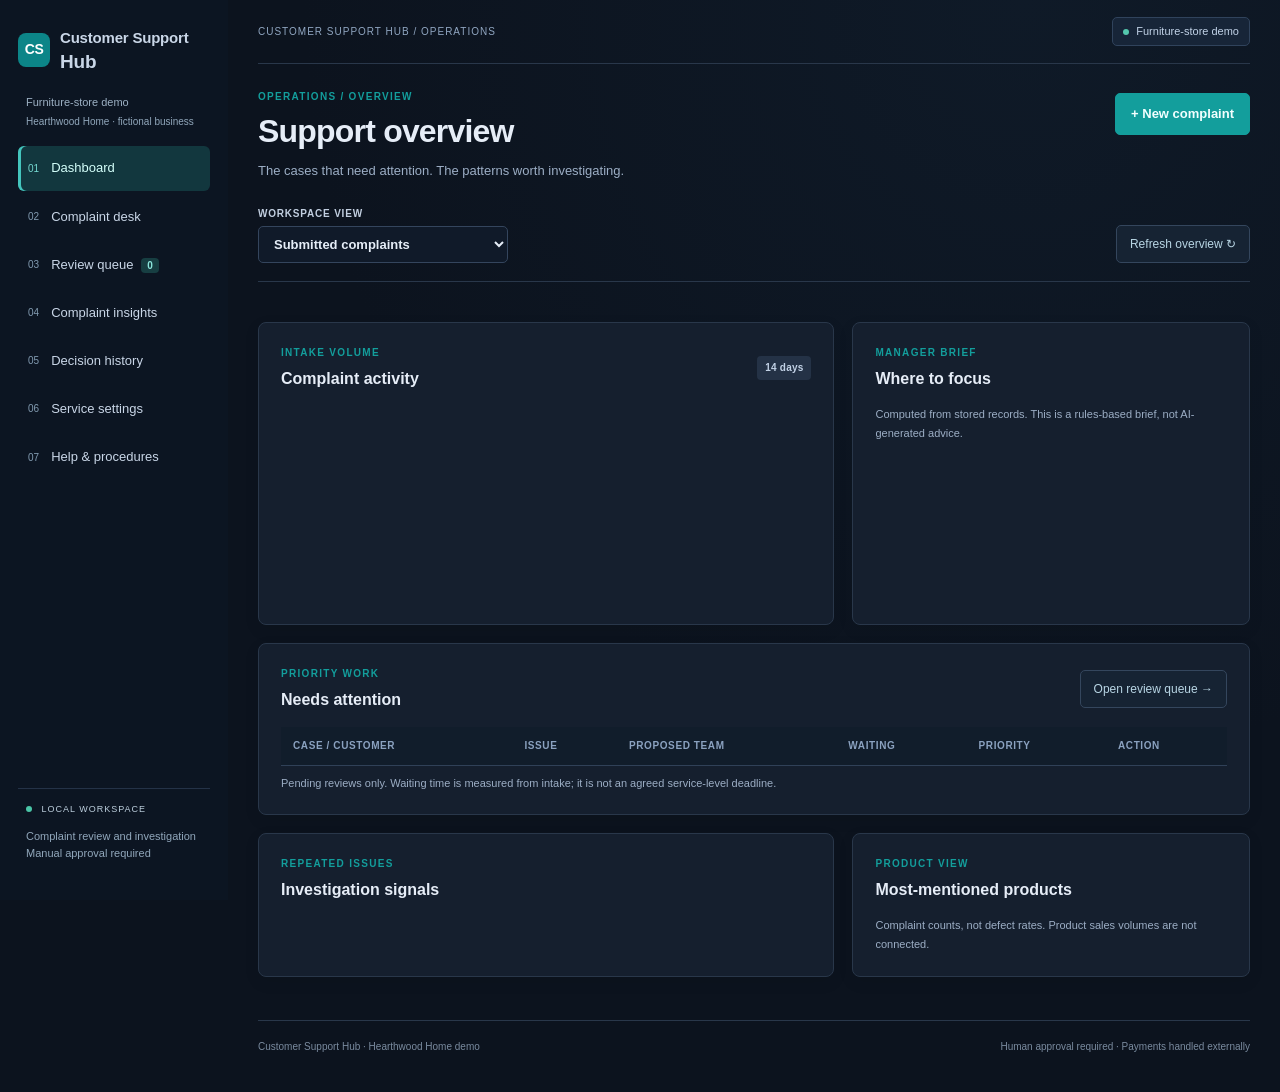
==== demo_component/index.html @ 58307653 "Add card-free Streamlit hosting adapter for the real support workflow" ====
<!doctype html>
<html lang="en"><head><meta charset="utf-8"><meta name="viewport" content="width=device-width,initial-scale=1"><title>Customer Support Hub</title><link rel="icon" href="favicon.svg" type="image/svg+xml"><link rel="stylesheet" href="style.css"><script src="streamlit-bridge.js"></script><script src="app.js" defer></script></head>
<body>
<aside><a class="brand" href="#dashboard"><span class="mark">CS</span><span>Customer Support<span class="brand-product">Hub</span></span></a><p class="sidebar-note">Furniture-store demo<br><span>Hearthwood Home · fictional business</span></p>
<nav aria-label="Workspace"><button class="nav active" data-page="dashboard">01 <span>Dashboard</span></button><button class="nav" data-page="desk">02 <span>Complaint desk</span></button><button class="nav" data-page="queue">03 <span>Review queue <b id="pending-count">0</b></span></button><button class="nav" data-page="patterns">04 <span>Complaint insights</span></button><button class="nav" data-page="history">05 <span>Decision history</span></button><button class="nav" data-page="settings">06 <span>Service settings</span></button><button class="nav" data-page="help">07 <span>Help & procedures</span></button></nav>
<div class="sidebar-foot"><span class="dot"></span> LOCAL WORKSPACE<p>Complaint review and investigation<br>Manual approval required</p></div></aside>
<main><header><span>CUSTOMER SUPPORT HUB / OPERATIONS</span><span class="outline-label">Furniture-store demo</span></header>
<div id="public-demo-banner" class="warning" hidden><b>Interactive public demo</b> · Fictional data, private temporary session. Email sending is disabled. <span id="demo-ai-note"></span> <button type="button" class="button" id="reset-demo">Reset my demo</button></div><div id="global-error" role="alert" hidden></div>
<section id="page-dashboard" class="page">
<div class="dashboard-heading"><div><p class="eyebrow">OPERATIONS / OVERVIEW</p><h1>Support overview</h1><p class="intro">The cases that need attention. The patterns worth investigating.</p></div><button class="primary compact" id="dashboard-new">+ New complaint</button></div>
<div class="dashboard-controls"><label for="dashboard-source">Workspace view<select id="dashboard-source"><option value="interactive">Submitted complaints</option><option value="sample">Training dataset · synthetic</option></select></label><span id="dashboard-updated" class="hint"></span><button class="button" id="dashboard-refresh">Refresh overview ↻</button></div>
<div id="dashboard-training" class="warning" hidden>Training view · 75 synthetic, read-only complaints. Patterns were planted during generation. These records are not a live work queue.</div>
<div id="dashboard-empty" class="card" hidden><h2>Your workspace is ready.</h2><p>Record a complaint to start your queue, or select the training dataset to explore complaint patterns.</p></div>
<div id="dashboard-metrics" class="dashboard-metrics"></div>
<div class="overview-grid"><article class="card chart-card"><div class="card-title"><div><p class="eyebrow">INTAKE VOLUME</p><h2>Complaint activity</h2></div><span class="pill">14 days</span></div><div id="dashboard-chart" class="activity-chart" role="img" aria-label="Daily complaint intake"></div><p id="dashboard-chart-range" class="hint"></p></article><article class="card"><p class="eyebrow">MANAGER BRIEF</p><h2>Where to focus</h2><div id="dashboard-brief"></div><p class="hint">Computed from stored records. This is a rules-based brief, not AI-generated advice.</p></article></div>
<article class="card attention-card"><div class="card-title"><div><p class="eyebrow">PRIORITY WORK</p><h2>Needs attention</h2></div><button class="button" id="dashboard-queue">Open review queue →</button></div><div class="table-scroll"><table class="attention-table"><thead><tr><th>Case / customer</th><th>Issue</th><th>Proposed team</th><th>Waiting</th><th>Priority</th><th>Action</th></tr></thead><tbody id="dashboard-attention"></tbody></table></div><p class="hint">Pending reviews only. Waiting time is measured from intake; it is not an agreed service-level deadline.</p></article>
<div class="overview-grid lower-grid"><article class="card"><p class="eyebrow">REPEATED ISSUES</p><h2>Investigation signals</h2><div id="dashboard-signals"></div></article><article class="card"><p class="eyebrow">PRODUCT VIEW</p><h2>Most-mentioned products</h2><div id="dashboard-products"></div><p class="hint">Complaint counts, not defect rates. Product sales volumes are not connected.</p></article></div>
<p class="hint" id="dashboard-scope"></p></section>
<section id="page-desk" class="page" hidden>
<div class="heading-row"><div><p class="eyebrow">THE COMPLAINT DESK</p><h1>New complaint</h1><p class="intro">Record a customer complaint, check the suggested route and prepare a reply for review.</p></div></div>
<div class="desk-grid"><article class="card"><div class="card-title"><h2>Complaint details</h2><span class="pill quiet">INTAKE</span></div>
<form id="triage-form"><label for="customer">Customer name <span>optional</span></label><input id="customer" maxlength="100" placeholder="e.g. Priya Shah" autocomplete="off"><label for="customer-email">Customer email <span>optional; checked before sending</span></label><input id="customer-email" type="email" maxlength="254" placeholder="customer@example.com" autocomplete="off"><div class="two"><div><label for="product">Product</label><select id="product"></select></div><div><label for="courier">Courier <span>if known</span></label><select id="courier"><option value="">Unknown</option><option>SwiftDrop</option><option>ParcelPath</option></select></div></div><label for="order">Order reference <span>optional</span></label><input id="order" maxlength="60" placeholder="HW-10428">
<label for="message">What did the customer say?</label><textarea id="message" maxlength="8000" required placeholder="Paste the original complaint. Keep the customer's own words." rows="6"></textarea>

<details class="image-intake"><summary>Add complaint image or photo evidence</summary><p class="hint">PNG or JPEG, up to 2 MB. Stored locally with the case. Extract text only when needed; extraction sends this image to OpenAI and requires your API connection.</p><label for="complaint-image">Choose image</label><input id="complaint-image" type="file" accept="image/png,image/jpeg"><div id="image-evidence" hidden><img id="image-preview" alt="Complaint evidence preview"><p id="image-name" class="hint"></p><div class="actions"><button type="button" class="button" id="extract-image">Extract screenshot text</button><button type="button" class="button" id="remove-image">Remove</button></div><div id="image-extraction" hidden><label for="image-text">Extracted text <span>check against the image</span></label><textarea id="image-text" rows="5" maxlength="8000"></textarea><p id="image-notes" class="warning"></p><button type="button" class="button" id="use-image-text">Use text only</button><button type="button" class="button" id="review-image-details">Review suggested customer details</button><div id="image-details-review" hidden></div><label class="check"><input id="image-reviewed" type="checkbox">I checked the image and the text used for triage.</label></div></div><div id="image-error" role="alert"></div></details>
<button type="submit" class="primary" id="triage-button">Triage complaint <span>→</span></button><p class="hint">Saves a case to the review queue. Customer replies and department handoffs use preview-and-confirm email. Refunds remain outside this tool.</p></form></article>
<article class="card result-card"><div class="card-title"><h2>Triage result</h2><span class="pill quiet" id="result-status">AWAITING INPUT</span></div><div id="result"><div class="empty"><span class="empty-icon">↳</span><h3>Ready for a complaint</h3><p>Submit the details to view a suggested category, team and reply draft.</p><div class="flow"><span>Read</span><i>→</i><span>Suggest</span><i>→</i><span>Review</span></div></div></div></article></div>
</section>
<section id="page-queue" class="page" hidden><p class="eyebrow">HUMAN REVIEW</p><h1>Review queue</h1><p class="intro">Review pending complaints, correct suggestions and approve replies for email or manual use. Approval does not send a message.</p><div class="toolbar"><label>Show <select id="queue-filter"><option value="pending">Awaiting review</option><option value="approved">Approved drafts</option><option value="rejected">Rejected</option><option value="all">All submitted cases</option></select></label><a class="button" href="/api/export.csv">Export case reviews ↓</a></div><div class="queue-tools"><label for="queue-search">Search cases<input id="queue-search" type="search" placeholder="Customer, case, order or complaint"></label><label for="queue-urgency">Urgency<select id="queue-urgency"><option value="all">All priorities</option><option value="urgent">Urgent</option><option value="normal">Normal</option><option value="low">Low</option></select></label><p class="hint" id="queue-count" role="status"></p></div><div class="queue-grid"><div id="case-list"></div><article id="review-detail" class="card"><div class="empty"><h3>Select a case</h3><p>New complaints enter this queue. Select an item to view its source message and review history.</p></div></article></div></section>
<section id="page-patterns" class="page" hidden><p class="eyebrow">INVESTIGATION</p><h1>Complaint insights</h1><p class="intro">Review recurring issues and inspect the cases behind each signal before deciding on an investigation.</p><div class="toolbar"><label>Dataset <select id="report-source"><option value="interactive">Submitted complaints</option><option value="sample">Training dataset · 75 synthetic complaints</option></select></label><a class="button" id="report-download" href="/api/report.md">Download report ↓</a></div><p class="hint" id="report-period"></p><div id="report-stats" class="stats"></div><div class="report-grid"><article class="card"><h2>Primary complaint types</h2><div id="category-bars"></div></article><article class="card"><h2>Damage mentions over time</h2><div id="trend"></div><p class="hint">Two equal 14-day windows. Counts are not damage rates; shipment volumes are not available.</p></article></div><div id="insights"></div><div id="evidence-panel" class="card" hidden></div><p class="disclosure" id="sample-disclosure" hidden>All sample patterns were deliberately planted in generated data. Courier order shares are assumptions: SwiftDrop 60%, ParcelPath 40%. No real business findings are claimed.</p></section>
<section id="page-history" class="page" hidden><p class="eyebrow">AUDIT TRAIL</p><h1>Decision history</h1><p class="intro">See which engine ran, what changed and who reviewed it. No API keys are written to this log.</p><div id="events"></div></section>
<section id="page-settings" class="page" hidden><p class="eyebrow">CONFIGURATION</p><h1>Service settings</h1><p class="intro">Choose how new complaints are classified. Settings in this page apply to the current browser session.</p><article class="card settings-card"><div class="settings"><h2>Classification service</h2><p id="engine-summary" class="hint">Offline rules · no API cost</p><div class="settings-body"><label for="engine">Classification engine</label><select id="engine"><option value="rules">Offline keyword rules</option><option value="openai">OpenAI</option></select><div id="openai-settings" hidden><label for="model">Model</label><input id="model" value="gpt-4.1-mini"><label for="api-key">API key <span>private; not saved</span></label><input id="api-key" type="password" autocomplete="off" spellcheck="false" placeholder="Use a key here or configure .env"><p class="hint" id="key-status"></p><label class="check"><input id="fallback" type="checkbox">Allow a clearly labelled rules fallback if OpenAI fails.</label><p class="hint">OpenAI receives this complaint when you click Triage. API charges apply. Your key is not stored in cases or exports.</p></div></div></div><p class="hint">For a persistent connection, your administrator can configure the server environment. API keys are never included in case exports or decision history.</p></article><article class="card settings-card"><h2>Email connection</h2><div id="email-config-status"></div><details class="gmail-setup"><summary>Connect Gmail</summary><p class="hint">Use a Google app password, not your normal account password. Saved in this installation's private, Git-ignored .env file. The connected Gmail account in chat does not automatically connect this app.</p><label for="gmail-address">Sending Gmail address</label><input id="gmail-address" type="email" autocomplete="off" placeholder="your.name@gmail.com"><label for="gmail-app-password">Google app password <span>private</span></label><input id="gmail-app-password" type="password" autocomplete="new-password" spellcheck="false" placeholder="16-character app password"><div class="actions"><button class="primary" type="button" id="gmail-save">Save Gmail connection</button><button class="button" type="button" id="gmail-test">Test login · no email sent</button></div><div id="gmail-setup-result" role="status"></div><p class="hint">Create an app password at <a href="https://myaccount.google.com/apppasswords" target="_blank" rel="noopener noreferrer">Google App passwords ↗</a>. After a successful login test, send a reviewed test reply to your own address first.</p></details><p>SMTP credentials and department mailboxes are configured privately on the server. Customer replies require an approved draft; internal handoffs require a checked preview. Sending is never automatic.</p><p class="hint">An accepted SMTP submission does not guarantee inbox delivery. See the administrator guide for connection setup.</p></article><article class="card settings-card"><h2>Workspace data</h2><p>Submitted cases and reviews are stored in the local SQLite database. The training dataset is separate and read-only. Back up the database before upgrading or moving this installation.</p><p class="hint">This installation uses reviewer names as audit labels. It does not authenticate staff accounts.</p></article></section>
<section id="page-help" class="page" hidden><p class="eyebrow">OPERATING GUIDE</p><h1>Help & procedures</h1><div class="build-grid"><article class="card prose"><h2>Handle a complaint</h2><ol><li>Enter the original message, order reference and known customer details.</li><li>Check the category, proposed team and source quotes.</li><li>Open the case in Review queue. Correct the draft and record your decision.</li><li>Approve only after checking the source and proposed next steps.</li><li>Preview the customer email or department handoff, check the recipient and message, and explicitly confirm sending. You can also copy an approved reply for manual use.</li></ol><h2>Possible safety incidents</h2><p>Read every complaint for risk, including cases not flagged by the service. A possible incident must stay urgent and routed to Product Safety. Record the escalation in the review note and contact the responsible colleague using your established incident procedure.</p><h2>Uncertain results</h2><p>Ask for clarification rather than guessing. A review note is required for uncertain cases, safety escalations and changes. Automated checks can miss risks or misunderstand wording.</p></article><article class="card prose"><h2>Investigate recurring issues</h2><p>Open Complaint insights and inspect the supporting messages. Courier order shares are configured assumptions, not shipment-level damage rates. Obtain shipment volumes and product mix before attributing a cause.</p><h2>Service unavailable</h2><p>Check Service settings. If OpenAI fails, the error remains visible. Enable rules fallback only if you accept a less flexible suggestion that requires careful review. No complaint is automatically approved.</p><h2>Data and access</h2><p>Keep this local installation on a trusted device. Staff login, inbox synchronisation and refund processing are not configured. Email sending requires a separately configured SMTP connection. Consult the handover guide before connecting operational customer data.</p><h2>Training data</h2><p>The optional training dataset contains fictional customers, couriers and deliberately generated patterns. Use it for familiarisation, not business decisions.</p></article></div></section>
<footer><span>Customer Support Hub · Hearthwood Home demo</span><span>Human approval required · Payments handled externally</span></footer>
</main><div id="toast" role="status" hidden></div></body></html>
---- demo_component/style.css ----
/* Business workspace: white, slate and restrained teal. */
:root{--bg:#0c131e;--paper:#151f2e;--ink:#e6edf7;--muted:#9caec5;--line:#29374a;--green:#139e9c;--accent:#139e9c;--soft:#133238;--red:#ff9aa8}
*{box-sizing:border-box}body{margin:0;background:var(--bg);color:var(--ink);font:14px/1.55 'Segoe UI',Arial,sans-serif}button,input,select,textarea{font:inherit}button,a,input,select,textarea,summary{outline-offset:3px}button{cursor:pointer}button:disabled{opacity:.55;cursor:wait}a{color:inherit}aside{position:fixed;inset:0 auto 0 0;width:228px;padding:26px 18px;background:#0c1522;color:#c9d6e7;display:flex;flex-direction:column}.brand{display:flex;align-items:center;gap:10px;text-decoration:none;font-size:21px;font-weight:700;letter-spacing:-.5px}.mark{display:grid;place-items:center;width:35px;height:35px;background:#0c8588;color:white;border-radius:8px;font-size:24px}.brand-sub{display:block;font-size:8px;font-weight:500;letter-spacing:1.6px;color:#99b2c7;margin-top:2px}.sidebar-note{font-size:11px;color:#9db1c4;margin:26px 8px 16px}.nav{display:flex;gap:12px;text-align:left;align-items:center;border:0;border-radius:6px;background:transparent;color:#829bb1;padding:12px 10px;width:100%;font-size:10px;margin-bottom:4px}.nav span{font-size:13px;color:#c9d6e7}.nav:hover{background:#192a3c}.nav.active{background:#12373e;color:#74d8d0;box-shadow:inset 3px 0 #32b8b1}.nav.active span{color:#d4fffa}.nav b{display:inline-block;font-size:10px;background:#173e42;color:#8ae4da;padding:0 6px;border-radius:4px;margin-left:4px}.sidebar-foot{margin-top:auto;font-size:9px;letter-spacing:1px;color:#bdcfdd}.sidebar-foot p{font-size:11px;line-height:1.6;letter-spacing:0;color:#91a7bb}.dot{display:inline-block;width:6px;height:6px;background:#4ac5a7;border-radius:50%;margin-right:6px}main{margin-left:228px;max-width:1800px;padding:0 30px 20px}header{height:64px;border-bottom:1px solid var(--line);display:flex;align-items:center;justify-content:space-between;font-size:10px;letter-spacing:1px;color:var(--muted)}.outline-label{background:var(--paper);border:1px solid var(--line);border-radius:5px;padding:5px 10px;font-size:11px;letter-spacing:0}.page{padding:25px 0}.heading-row{display:flex;justify-content:space-between;gap:24px}.eyebrow{font-size:10px;letter-spacing:1.3px;font-weight:700;color:var(--accent);margin:0 0 7px}h1{font-size:29px;font-weight:650;line-height:1.2;letter-spacing:-.8px;margin:0 0 10px}h2{font-size:16px;font-weight:650;line-height:1.4;margin:0 0 15px}h3{font-size:16px;font-weight:600;line-height:1.4;margin:0 0 10px}.intro{max-width:760px;color:var(--muted);margin:0 0 24px;font-size:13px;line-height:1.7}.card{background:var(--paper);border:1px solid var(--line);border-radius:8px;padding:22px;box-shadow:0 2px 3px #00000010}.card-title{display:flex;align-items:center;justify-content:space-between;gap:12px;margin-bottom:16px}.card-title h2{margin:0}.desk-grid{display:grid;grid-template-columns:1fr 1fr;gap:20px;align-items:start}.pill{font-size:10px;font-weight:600;letter-spacing:.2px;padding:4px 8px;background:#243246;border-radius:4px;display:inline-block;color:#c2d2e6}.quiet{color:#64748b}.urgent{background:#422432;color:#ffacb7}.normal{background:#3f3420;color:#f1d086}.low{background:#153c35;color:#90dbc3}.tag-row{display:flex;gap:7px;flex-wrap:wrap;margin:0 0 16px}label{display:block;font-size:12px;color:#c2cfe0;margin:12px 0 6px;font-weight:600}label span{font-size:11px;color:#94a8c2;font-weight:400}input,select,textarea{width:100%;padding:9px 11px;border:1px solid #34455d;border-radius:5px;background:#151f2e;color:var(--ink);font-size:13px}input:focus,select:focus,textarea:focus{outline:2px solid #2c7d81;border-color:#139e9c}textarea{resize:vertical;line-height:1.65}input::placeholder,textarea::placeholder{color:#8396b0}.two{display:grid;grid-template-columns:1fr 1fr;gap:14px}.primary{display:flex;align-items:center;justify-content:space-between;width:100%;background:var(--green);color:#151f2e;padding:11px 15px;border:1px solid var(--green);border-radius:5px;font-size:13px;font-weight:600;margin-top:16px}.primary:hover{background:#128a8d}.primary span{font-size:18px}.hint{font-size:11px;color:var(--muted);line-height:1.7;margin:8px 0 0}.settings{margin:0 0 18px}.settings-card{max-width:760px;margin-bottom:18px}.settings-card p{font-size:13px;color:var(--muted)}summary{cursor:pointer;font-size:12px;color:#aec4d9}.settings-body{padding-top:4px}.check{display:flex;align-items:flex-start;gap:8px;font-size:12px;font-weight:400;line-height:1.6}.check input{width:16px;flex-shrink:0;margin-top:3px;accent-color:var(--green)}.empty{padding:60px 15px;text-align:center;color:var(--muted)}.empty h3{color:#c0d0e5}.empty p{font-size:13px;max-width:300px;margin:0 auto}.empty-icon{font-size:40px;color:#95b8be;display:block;margin-bottom:20px}.flow{margin:35px auto 0;display:flex;justify-content:center;align-items:center;gap:14px;font-size:11px}.flow span{border:1px solid var(--line);padding:6px 10px;border-radius:4px}.flow i{font-style:normal;color:#8597a9}.result-card{min-height:490px}.summary-text{font-size:15px;font-weight:500;line-height:1.65;color:#d0dced;margin-bottom:18px}.result-line{font-size:12px;color:var(--muted);margin:9px 0}.result-line b{color:#c1dedf}.section-label{font-size:10px;font-weight:650;letter-spacing:1px;color:var(--accent);text-transform:uppercase;margin:22px 0 8px}.evidence{border-left:3px solid #0d9292;background:#132f38;padding:10px 13px;font-size:12px;color:#b0d5d9;margin:8px 0;white-space:pre-wrap;overflow-wrap:anywhere}.draft{background:#0f1927;border:1px solid #2a3b51;padding:14px;font-size:12px;line-height:1.8;white-space:pre-wrap;border-radius:5px;max-height:310px;overflow:auto}.button{display:inline-block;font-size:12px;text-decoration:none;background:var(--paper);border:1px solid #34465d;padding:9px 13px;border-radius:5px;color:#b8d5e4}.button:hover{background:#1b3441}.result-card .button{margin-top:16px;width:100%;text-align:center}.warning{border:1px solid #69532a;background:#302a1d;color:#e9cc8f;padding:11px 14px;border-radius:5px;font-size:12px;margin:12px 0}.error{background:#34222e;border:1px solid #69404e;color:#ffadbb;padding:12px 14px;border-radius:5px;font-size:12px;margin:12px 0}.success{background:#16362f;border:1px solid #2a6554;padding:10px 14px;color:#91dcc3;border-radius:5px;font-size:12px}.toolbar{display:flex;align-items:center;justify-content:space-between;gap:15px;margin-bottom:16px}.toolbar label{margin:0;font-size:11px}.toolbar select{margin-top:6px;min-width:220px}.queue-tools{display:flex;align-items:end;gap:15px;background:#151f2e;border:1px solid var(--line);border-radius:7px;padding:14px 18px;margin-bottom:18px}.queue-tools label{margin:0}.queue-tools label:first-child{flex:1}.queue-tools label:nth-child(2){width:150px}.queue-tools p{padding-bottom:8px}.queue-grid{display:grid;grid-template-columns:270px 1fr;gap:18px;align-items:start}.case-button{display:block;width:100%;background:var(--paper);border:1px solid var(--line);border-radius:6px;margin-bottom:8px;text-align:left;padding:13px}.case-button.selected{border-color:#0c8588;box-shadow:inset 3px 0 #0c8588;background:#152f3b}.case-button strong{display:block;font-size:13px;font-weight:600;margin:5px 0}.case-button small{font-size:10px;color:#718297}.case-message{white-space:pre-wrap;overflow-wrap:anywhere;color:#c1cfe1;font-size:13px;background:#101a28;padding:14px;border-radius:5px;margin:14px 0}.actions{display:flex;gap:8px;margin-top:18px}.actions button{flex:1;margin-top:0}.actions .primary{justify-content:center}.danger{border:1px solid #6b4050;background:#151f2e;color:#f6a5b3;padding:9px 12px;border-radius:5px;font-size:12px}.stats{display:grid;grid-template-columns:repeat(3,1fr);gap:16px;margin:20px 0}.stat{background:var(--paper);border:1px solid var(--line);padding:18px 20px;border-radius:7px;border-top:3px solid #3b6f7e}.stat b{font-size:30px;line-height:1.25;font-weight:650;display:block;font-variant-numeric:tabular-nums}.stat span{font-size:11px;color:var(--muted)}.report-grid{display:grid;grid-template-columns:1.2fr 1fr;gap:18px;margin-bottom:22px}.bar{margin:16px 0}.bar-label{display:flex;justify-content:space-between;font-size:12px;color:#aebfd3;margin-bottom:6px}.track{height:7px;border-radius:3px;background:#24364c;overflow:hidden}.track-fill{height:100%;background:#38b5b0;transform-origin:left}.trend-values{display:flex;justify-content:space-around;text-align:center;padding:22px 0}.trend-values b{font-size:34px;font-weight:650;display:block}.trend-values span{font-size:11px;color:var(--muted)}.signal{margin:16px 0}.signal .observation{font-size:16px;font-weight:500;line-height:1.6;color:#cad9e9}.signal p{color:#a6bcd1;font-size:13px}.signal .button{margin-top:10px}.disclosure{padding:16px;border:1px dashed #40546f;border-radius:6px;font-size:11px;color:var(--muted);margin-top:20px}.evidence-case{border-top:1px solid var(--line);padding:16px 0;font-size:13px}.evidence-case small{color:#6b7e92}.event{padding:18px 22px;background:var(--paper);border:1px solid var(--line);border-radius:6px;margin-bottom:10px}.event .meta{font-size:11px;color:#73859a}.event h3{margin-top:6px}.event details{margin-top:8px}.event pre{white-space:pre-wrap;word-break:break-word;font-size:11px;max-height:350px;overflow:auto}.build-grid{display:grid;grid-template-columns:1fr 1fr;gap:20px}.prose p,.prose li{color:#a9bdd3;font-size:13px;line-height:1.8}.prose h2{margin-top:24px}.prose h2:first-child{margin-top:0}footer{border-top:1px solid var(--line);padding:18px 0;font-size:10px;color:#7a8b9f;display:flex;justify-content:space-between;gap:20px}#toast{position:fixed;bottom:22px;right:22px;background:#174653;color:white;padding:12px 18px;border-radius:6px;z-index:10;font-size:13px}#global-error{background:#34222e;color:#ffadbb;padding:14px;margin-top:15px;border:1px solid #69404e;border-radius:5px}[hidden]{display:none!important}
@media(max-width:1100px){aside{width:205px;padding:24px 14px}main{margin-left:205px;padding:0 22px 20px}.brand{font-size:19px}.card{padding:18px}.queue-grid{grid-template-columns:225px 1fr}.queue-tools{flex-wrap:wrap}.queue-tools p{width:100%;padding:0}.two{grid-template-columns:1fr;gap:0}}
@media(max-width:800px){aside{position:relative;width:100%;padding:16px 18px}.sidebar-note,.sidebar-foot{display:none}nav{display:flex;gap:4px;overflow:auto;margin-top:16px}.nav{white-space:nowrap;width:auto;padding:9px;font-size:0;gap:0}.nav span{font-size:11px}.brand-sub{font-size:8px}main{margin-left:0;padding:0 16px 15px}header{height:54px;font-size:8px;letter-spacing:1px}.outline-label{display:none}.page{padding-top:22px}.desk-grid,.queue-grid,.report-grid,.build-grid{grid-template-columns:1fr}.two{grid-template-columns:1fr 1fr;gap:10px}.empty{padding:35px 10px}.result-card{min-height:250px}h1{font-size:26px}.toolbar{align-items:end}.toolbar select{min-width:0}.stats{gap:8px}.stat{padding:12px}.stat b{font-size:26px}footer{flex-direction:column;gap:4px}.actions{flex-wrap:wrap}.queue-tools label:first-child{min-width:100%}.queue-tools label:nth-child(2){width:100%}.queue-tools p{margin:0}.settings-card{max-width:none}}

/* Dashboard and connected case workflow. */
:root{color-scheme:dark}body{background:radial-gradient(ellipse at 80% 0,#15283b55,transparent 50%),var(--bg)}.primary{color:#f2ffff}.primary:hover{color:#fff}input,select,textarea{background:#101a29;color:#e5edf7}.button,.danger{background:#162333}header{color:#90a6c1}.outline-label{background:#172538;border-color:#30435c;color:#c1d2e7}.prose p,.prose li{color:#afc0d4}.settings-card p{color:#adbed3}.nav.active{box-shadow:inset 3px 0 #44c5bd}.sidebar-foot{padding:14px 8px 0;border-top:1px solid #243247}.brand{font-size:20px}.card{box-shadow:0 5px 16px #00000013}.dashboard-heading{display:flex;align-items:flex-start;justify-content:space-between;gap:20px}.dashboard-heading h1{font-size:32px}.compact{width:auto;gap:14px;margin:4px 0 0;padding:10px 15px}.dashboard-controls{display:flex;align-items:end;gap:16px;padding:0 0 18px;border-bottom:1px solid var(--line);margin-bottom:20px}.dashboard-controls label{margin:0;font-size:10px;text-transform:uppercase;letter-spacing:.8px}.dashboard-controls select{display:block;min-width:250px;margin-top:5px;text-transform:none;letter-spacing:0}.dashboard-controls .hint{margin-left:auto;margin-bottom:9px}.dashboard-metrics{display:grid;grid-template-columns:repeat(4,1fr);gap:16px;margin:20px 0}.metric-card{background:linear-gradient(120deg,#182637,#131e2d);border:1px solid #2a3b50;border-radius:9px;padding:18px 20px;position:relative;overflow:hidden}.metric-card:before{content:'';position:absolute;left:0;top:19px;bottom:19px;width:3px;background:#6c8ab0;border-radius:3px}.metric-card>span{display:block;font-size:12px;color:#acbdd1}.metric-card strong{display:block;font-size:36px;letter-spacing:-1px;line-height:1.3;font-weight:650;margin:8px 0;font-variant-numeric:tabular-nums}.metric-card small{font-size:10px;color:#869db9}.metric-card.red:before{background:#ed8293}.metric-card.red strong{color:#f4a1af}.metric-card.amber:before{background:#d8b56b}.metric-card.amber strong{color:#ecd29b}.metric-card.teal:before{background:#42c5bb}.metric-card.teal strong{color:#8ce0d4}.overview-grid{display:grid;grid-template-columns:1.45fr 1fr;gap:18px;margin:18px 0}.chart-card{min-width:0}.activity-chart{display:flex;align-items:end;gap:10px;height:188px;padding:8px 2px 0}.day-column{display:flex;flex-direction:column;flex:1;min-width:0;height:100%;align-items:center}.day-count{font-size:10px;color:#b7d8df;height:18px}.day-track{height:140px;position:relative;width:100%;display:flex;align-items:end;border-bottom:1px solid #35465c;background:repeating-linear-gradient(to top,transparent,transparent 34px,#26364a55 35px)}.day-fill{width:100%;background:linear-gradient(to top,#146c79,#4fc6bf);border-radius:4px 4px 0 0;min-height:2px}.day-label{font-size:10px;margin-top:9px;color:#8196b1}.brief-item{display:flex;width:100%;align-items:center;gap:12px;text-align:left;border:0;border-bottom:1px solid #293a50;background:transparent;color:#ccdaea;padding:14px 0}.brief-item:last-of-type{border-bottom:0}.brief-count{display:grid;place-items:center;width:32px;height:32px;background:#22374b;border:1px solid #34506b;border-radius:7px;flex-shrink:0;font-size:15px;font-weight:650;color:#a4dfde}.brief-item b{font-size:12px;font-weight:600}.brief-item small{display:block;color:#94a9c1;font-size:11px;margin-top:4px}.brief-item:hover b{color:#81ded4}.brief-item>span:last-child{margin-left:auto;color:#54c5be}.attention-card{margin:18px 0}.table-scroll{overflow-x:auto}.attention-table{width:100%;border-collapse:collapse;text-align:left;min-width:690px}.attention-table th{font-size:10px;text-transform:uppercase;letter-spacing:.6px;color:#8ba2c0;background:#111d2b;font-weight:600;padding:11px 12px;border-bottom:1px solid #304158}.attention-table td{padding:13px 12px;font-size:12px;color:#b9c9dc;border-bottom:1px solid #25364c}.attention-table td b{font-weight:600;color:#e1eaf6}.attention-table td small{display:block;font-size:10px;color:#8fa3bd;margin-top:4px}.attention-table tr:hover td{background:#1a293c}.table-action{border:0;background:transparent;color:#71d2c8;padding:4px 0;font-size:12px;white-space:nowrap;text-align:left}.table-action:hover{color:#bcfff4}.table-empty{text-align:center;padding:32px!important;color:#8fa4bf!important}.mini-signal{padding:15px 0;border-bottom:1px solid #2b3b50}.mini-signal:first-child{padding-top:0}.mini-signal:last-child{border-bottom:0}.mini-signal h3{font-size:14px;margin:9px 0 6px}.mini-signal p{font-size:12px;color:#a3b7cd;margin:6px 0}.product-row{margin:18px 0}.product-row>div{display:flex;justify-content:space-between;gap:15px;font-size:12px;color:#b5c8df}.product-row b{font-variant-numeric:tabular-nums;color:#e2edf9}.product-row progress{width:100%;height:5px;border:0;border-radius:4px;margin-top:9px;appearance:none}.product-row progress::-webkit-progress-bar{background:#24354a;border-radius:4px}.product-row progress::-webkit-progress-value{background:#579aaf;border-radius:4px}.product-row progress::-moz-progress-bar{background:#579aaf}.image-intake{margin:16px 0;padding:14px;border:1px dashed #3a536c;border-radius:6px;background:#111e2c}.image-intake summary{color:#b8d8e2}.image-intake img{display:block;max-width:100%;max-height:260px;border:1px solid #304b62;border-radius:5px;margin-top:12px;object-fit:contain}.image-intake input[type=file]{font-size:11px}.case-evidence,.email-section{border-top:1px solid var(--line);margin-top:22px;padding-top:20px}.case-evidence img{max-width:100%;max-height:300px;object-fit:contain;border:1px solid #37506a;border-radius:5px}.email-preview{margin:18px 0;padding:16px;background:#111d2b;border:1px solid #355269;border-radius:7px}.message-history{font-size:11px;color:#9eb2cc;overflow-wrap:anywhere}.message-history small{font-size:10px}.queue-tools{background:#151f2e}.event pre{background:#101a28;padding:12px;border-radius:5px}.outline-label:before{content:'';display:inline-block;width:6px;height:6px;background:#54c7ad;border-radius:50%;margin-right:7px}.signal p{color:#b0c3d7}.signal .observation{color:#d0dfef}
@media(min-width:1500px){main{padding-left:38px;padding-right:38px}.dashboard-heading h1{font-size:34px}}@media(max-width:1100px){.dashboard-metrics{gap:10px}.metric-card{padding:15px}.metric-card>span{font-size:11px}.overview-grid{grid-template-columns:1.2fr 1fr}.dashboard-controls{flex-wrap:wrap}.activity-chart{gap:6px}}@media(max-width:800px){.dashboard-heading{gap:12px}.dashboard-heading h1{font-size:26px}.compact{font-size:11px;padding:8px 10px;white-space:nowrap}.dashboard-metrics{grid-template-columns:1fr 1fr;gap:10px}.metric-card strong{font-size:30px}.metric-card small{font-size:10px}.overview-grid{grid-template-columns:1fr}.dashboard-controls label{width:100%}.dashboard-controls select{width:100%;min-width:0}.dashboard-controls .hint{margin-left:0;flex:1}.dashboard-controls{gap:10px}.activity-chart{gap:7px}.attention-card .card-title{align-items:start}.attention-card .button{font-size:10px;padding:7px}.dashboard-heading .intro{font-size:12px}.image-intake{padding:10px}.actions{flex-wrap:wrap}.email-preview{padding:12px}}

#image-details-review{margin-top:18px;border-top:1px solid var(--line);padding-top:18px}.detail-suggestion{padding:12px 0;border-bottom:1px solid var(--line)}.detail-suggestion .evidence{font-size:11px}.gmail-setup{margin-top:16px;padding:14px;border:1px solid var(--line);border-radius:6px}.gmail-setup summary{color:#afd7df}.gmail-setup a{color:#71d2c8}

.brand{font-size:15px;letter-spacing:-.2px;gap:10px}.brand-product{display:block;font-size:19px;line-height:1.2;margin-top:2px}.mark{width:32px;height:34px;flex-shrink:0;font-size:14px;letter-spacing:-.5px}.sidebar-note{font-size:11px;line-height:1.7;margin-top:19px}.sidebar-note span{font-size:10px;color:#91a7bb}

.demo-public .gmail-setup,.demo-public #api-key,.demo-public label[for="api-key"],.demo-public #key-status,.demo-public #model,.demo-public label[for="model"]{display:none!important}#public-demo-banner{margin-top:18px;font-size:12px}#public-demo-banner .button{margin:8px 0 0 10px}
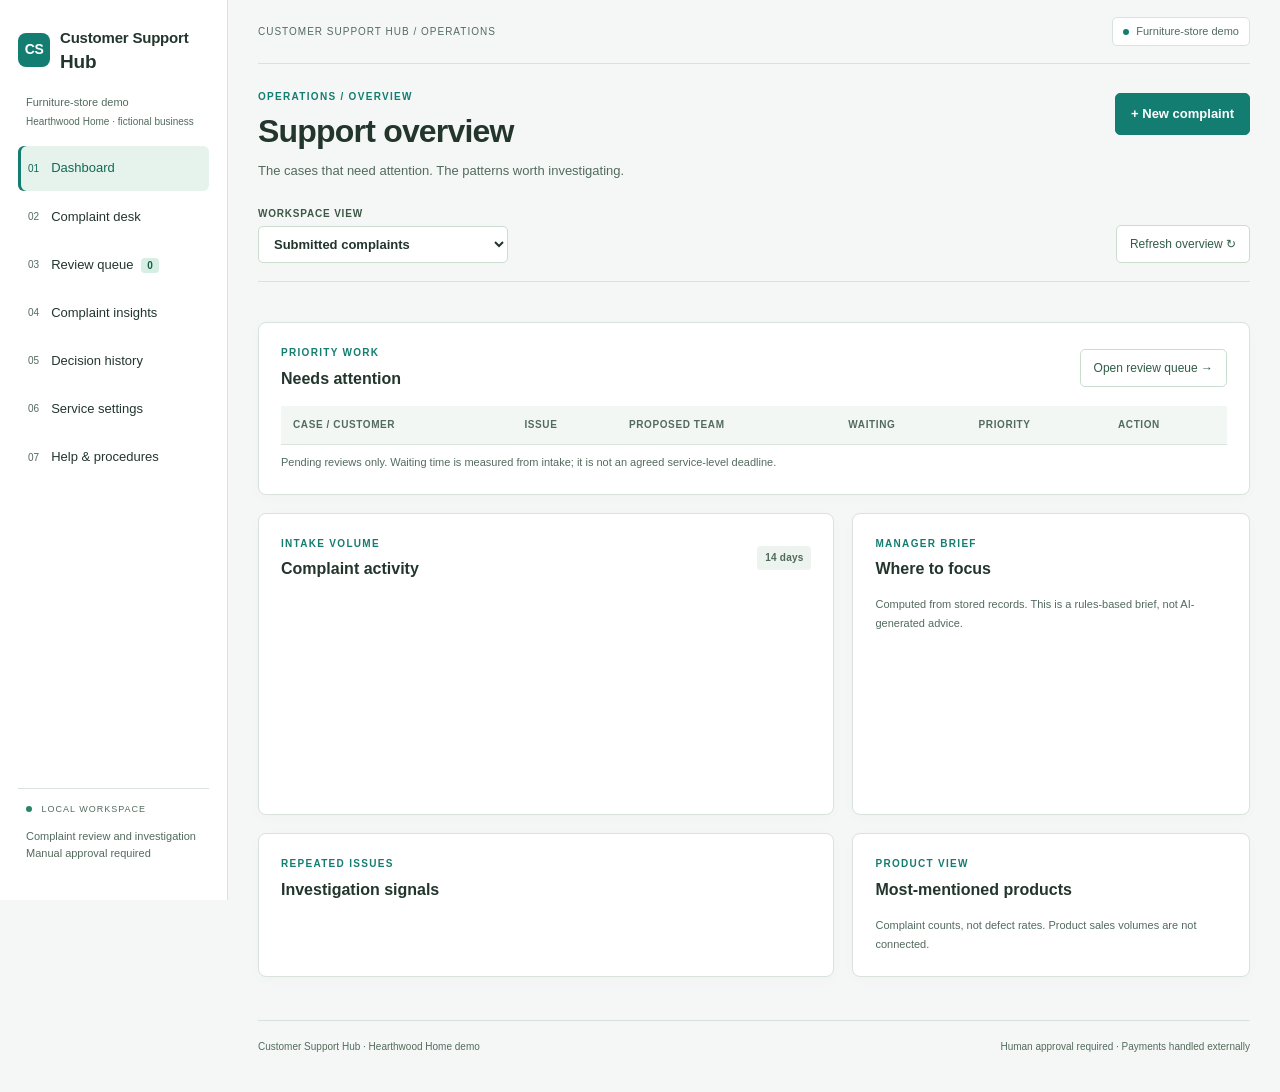
==== commit f8f2b94d: "Apply accessible light workspace and prioritize pending reviews" ====
--- a/demo_component/index.html
+++ b/demo_component/index.html
@@ -5,15 +5,15 @@
 <nav aria-label="Workspace"><button class="nav active" data-page="dashboard">01 <span>Dashboard</span></button><button class="nav" data-page="desk">02 <span>Complaint desk</span></button><button class="nav" data-page="queue">03 <span>Review queue <b id="pending-count">0</b></span></button><button class="nav" data-page="patterns">04 <span>Complaint insights</span></button><button class="nav" data-page="history">05 <span>Decision history</span></button><button class="nav" data-page="settings">06 <span>Service settings</span></button><button class="nav" data-page="help">07 <span>Help & procedures</span></button></nav>
 <div class="sidebar-foot"><span class="dot"></span> LOCAL WORKSPACE<p>Complaint review and investigation<br>Manual approval required</p></div></aside>
 <main><header><span>CUSTOMER SUPPORT HUB / OPERATIONS</span><span class="outline-label">Furniture-store demo</span></header>
-<div id="public-demo-banner" class="warning" hidden><b>Interactive public demo</b> · Fictional data, private temporary session. Email sending is disabled. <span id="demo-ai-note"></span> <button type="button" class="button" id="reset-demo">Reset my demo</button></div><div id="global-error" role="alert" hidden></div>
+<div id="public-demo-banner" class="warning" hidden><span class="demo-note"><b>Demo workspace</b> · Fictional, temporary data · Email preview only · <span id="demo-ai-note"></span></span> <button type="button" class="button" id="reset-demo">Reset my demo</button></div><div id="global-error" role="alert" hidden></div>
 <section id="page-dashboard" class="page">
 <div class="dashboard-heading"><div><p class="eyebrow">OPERATIONS / OVERVIEW</p><h1>Support overview</h1><p class="intro">The cases that need attention. The patterns worth investigating.</p></div><button class="primary compact" id="dashboard-new">+ New complaint</button></div>
 <div class="dashboard-controls"><label for="dashboard-source">Workspace view<select id="dashboard-source"><option value="interactive">Submitted complaints</option><option value="sample">Training dataset · synthetic</option></select></label><span id="dashboard-updated" class="hint"></span><button class="button" id="dashboard-refresh">Refresh overview ↻</button></div>
 <div id="dashboard-training" class="warning" hidden>Training view · 75 synthetic, read-only complaints. Patterns were planted during generation. These records are not a live work queue.</div>
 <div id="dashboard-empty" class="card" hidden><h2>Your workspace is ready.</h2><p>Record a complaint to start your queue, or select the training dataset to explore complaint patterns.</p></div>
 <div id="dashboard-metrics" class="dashboard-metrics"></div>
+<article class="card attention-card"><div class="card-title"><div><p class="eyebrow">PRIORITY WORK</p><h2>Needs attention</h2></div><button class="button" id="dashboard-queue">Open review queue →</button></div><div class="table-scroll"><table class="attention-table"><thead><tr><th>Case / customer</th><th>Issue</th><th>Proposed team</th><th>Waiting</th><th>Priority</th><th>Action</th></tr></thead><tbody id="dashboard-attention"></tbody></table></div><p class="hint">Pending reviews only. Waiting time is measured from intake; it is not an agreed service-level deadline.</p></article>
 <div class="overview-grid"><article class="card chart-card"><div class="card-title"><div><p class="eyebrow">INTAKE VOLUME</p><h2>Complaint activity</h2></div><span class="pill">14 days</span></div><div id="dashboard-chart" class="activity-chart" role="img" aria-label="Daily complaint intake"></div><p id="dashboard-chart-range" class="hint"></p></article><article class="card"><p class="eyebrow">MANAGER BRIEF</p><h2>Where to focus</h2><div id="dashboard-brief"></div><p class="hint">Computed from stored records. This is a rules-based brief, not AI-generated advice.</p></article></div>
-<article class="card attention-card"><div class="card-title"><div><p class="eyebrow">PRIORITY WORK</p><h2>Needs attention</h2></div><button class="button" id="dashboard-queue">Open review queue →</button></div><div class="table-scroll"><table class="attention-table"><thead><tr><th>Case / customer</th><th>Issue</th><th>Proposed team</th><th>Waiting</th><th>Priority</th><th>Action</th></tr></thead><tbody id="dashboard-attention"></tbody></table></div><p class="hint">Pending reviews only. Waiting time is measured from intake; it is not an agreed service-level deadline.</p></article>
 <div class="overview-grid lower-grid"><article class="card"><p class="eyebrow">REPEATED ISSUES</p><h2>Investigation signals</h2><div id="dashboard-signals"></div></article><article class="card"><p class="eyebrow">PRODUCT VIEW</p><h2>Most-mentioned products</h2><div id="dashboard-products"></div><p class="hint">Complaint counts, not defect rates. Product sales volumes are not connected.</p></article></div>
 <p class="hint" id="dashboard-scope"></p></section>
 <section id="page-desk" class="page" hidden>
@@ -33,4 +33,3 @@
 <section id="page-help" class="page" hidden><p class="eyebrow">OPERATING GUIDE</p><h1>Help & procedures</h1><div class="build-grid"><article class="card prose"><h2>Handle a complaint</h2><ol><li>Enter the original message, order reference and known customer details.</li><li>Check the category, proposed team and source quotes.</li><li>Open the case in Review queue. Correct the draft and record your decision.</li><li>Approve only after checking the source and proposed next steps.</li><li>Preview the customer email or department handoff, check the recipient and message, and explicitly confirm sending. You can also copy an approved reply for manual use.</li></ol><h2>Possible safety incidents</h2><p>Read every complaint for risk, including cases not flagged by the service. A possible incident must stay urgent and routed to Product Safety. Record the escalation in the review note and contact the responsible colleague using your established incident procedure.</p><h2>Uncertain results</h2><p>Ask for clarification rather than guessing. A review note is required for uncertain cases, safety escalations and changes. Automated checks can miss risks or misunderstand wording.</p></article><article class="card prose"><h2>Investigate recurring issues</h2><p>Open Complaint insights and inspect the supporting messages. Courier order shares are configured assumptions, not shipment-level damage rates. Obtain shipment volumes and product mix before attributing a cause.</p><h2>Service unavailable</h2><p>Check Service settings. If OpenAI fails, the error remains visible. Enable rules fallback only if you accept a less flexible suggestion that requires careful review. No complaint is automatically approved.</p><h2>Data and access</h2><p>Keep this local installation on a trusted device. Staff login, inbox synchronisation and refund processing are not configured. Email sending requires a separately configured SMTP connection. Consult the handover guide before connecting operational customer data.</p><h2>Training data</h2><p>The optional training dataset contains fictional customers, couriers and deliberately generated patterns. Use it for familiarisation, not business decisions.</p></article></div></section>
 <footer><span>Customer Support Hub · Hearthwood Home demo</span><span>Human approval required · Payments handled externally</span></footer>
 </main><div id="toast" role="status" hidden></div></body></html>
-
--- a/demo_component/style.css
+++ b/demo_component/style.css
@@ -1,15 +1,43 @@
 /* Business workspace: white, slate and restrained teal. */
-:root{--bg:#0c131e;--paper:#151f2e;--ink:#e6edf7;--muted:#9caec5;--line:#29374a;--green:#139e9c;--accent:#139e9c;--soft:#133238;--red:#ff9aa8}
-*{box-sizing:border-box}body{margin:0;background:var(--bg);color:var(--ink);font:14px/1.55 'Segoe UI',Arial,sans-serif}button,input,select,textarea{font:inherit}button,a,input,select,textarea,summary{outline-offset:3px}button{cursor:pointer}button:disabled{opacity:.55;cursor:wait}a{color:inherit}aside{position:fixed;inset:0 auto 0 0;width:228px;padding:26px 18px;background:#0c1522;color:#c9d6e7;display:flex;flex-direction:column}.brand{display:flex;align-items:center;gap:10px;text-decoration:none;font-size:21px;font-weight:700;letter-spacing:-.5px}.mark{display:grid;place-items:center;width:35px;height:35px;background:#0c8588;color:white;border-radius:8px;font-size:24px}.brand-sub{display:block;font-size:8px;font-weight:500;letter-spacing:1.6px;color:#99b2c7;margin-top:2px}.sidebar-note{font-size:11px;color:#9db1c4;margin:26px 8px 16px}.nav{display:flex;gap:12px;text-align:left;align-items:center;border:0;border-radius:6px;background:transparent;color:#829bb1;padding:12px 10px;width:100%;font-size:10px;margin-bottom:4px}.nav span{font-size:13px;color:#c9d6e7}.nav:hover{background:#192a3c}.nav.active{background:#12373e;color:#74d8d0;box-shadow:inset 3px 0 #32b8b1}.nav.active span{color:#d4fffa}.nav b{display:inline-block;font-size:10px;background:#173e42;color:#8ae4da;padding:0 6px;border-radius:4px;margin-left:4px}.sidebar-foot{margin-top:auto;font-size:9px;letter-spacing:1px;color:#bdcfdd}.sidebar-foot p{font-size:11px;line-height:1.6;letter-spacing:0;color:#91a7bb}.dot{display:inline-block;width:6px;height:6px;background:#4ac5a7;border-radius:50%;margin-right:6px}main{margin-left:228px;max-width:1800px;padding:0 30px 20px}header{height:64px;border-bottom:1px solid var(--line);display:flex;align-items:center;justify-content:space-between;font-size:10px;letter-spacing:1px;color:var(--muted)}.outline-label{background:var(--paper);border:1px solid var(--line);border-radius:5px;padding:5px 10px;font-size:11px;letter-spacing:0}.page{padding:25px 0}.heading-row{display:flex;justify-content:space-between;gap:24px}.eyebrow{font-size:10px;letter-spacing:1.3px;font-weight:700;color:var(--accent);margin:0 0 7px}h1{font-size:29px;font-weight:650;line-height:1.2;letter-spacing:-.8px;margin:0 0 10px}h2{font-size:16px;font-weight:650;line-height:1.4;margin:0 0 15px}h3{font-size:16px;font-weight:600;line-height:1.4;margin:0 0 10px}.intro{max-width:760px;color:var(--muted);margin:0 0 24px;font-size:13px;line-height:1.7}.card{background:var(--paper);border:1px solid var(--line);border-radius:8px;padding:22px;box-shadow:0 2px 3px #00000010}.card-title{display:flex;align-items:center;justify-content:space-between;gap:12px;margin-bottom:16px}.card-title h2{margin:0}.desk-grid{display:grid;grid-template-columns:1fr 1fr;gap:20px;align-items:start}.pill{font-size:10px;font-weight:600;letter-spacing:.2px;padding:4px 8px;background:#243246;border-radius:4px;display:inline-block;color:#c2d2e6}.quiet{color:#64748b}.urgent{background:#422432;color:#ffacb7}.normal{background:#3f3420;color:#f1d086}.low{background:#153c35;color:#90dbc3}.tag-row{display:flex;gap:7px;flex-wrap:wrap;margin:0 0 16px}label{display:block;font-size:12px;color:#c2cfe0;margin:12px 0 6px;font-weight:600}label span{font-size:11px;color:#94a8c2;font-weight:400}input,select,textarea{width:100%;padding:9px 11px;border:1px solid #34455d;border-radius:5px;background:#151f2e;color:var(--ink);font-size:13px}input:focus,select:focus,textarea:focus{outline:2px solid #2c7d81;border-color:#139e9c}textarea{resize:vertical;line-height:1.65}input::placeholder,textarea::placeholder{color:#8396b0}.two{display:grid;grid-template-columns:1fr 1fr;gap:14px}.primary{display:flex;align-items:center;justify-content:space-between;width:100%;background:var(--green);color:#151f2e;padding:11px 15px;border:1px solid var(--green);border-radius:5px;font-size:13px;font-weight:600;margin-top:16px}.primary:hover{background:#128a8d}.primary span{font-size:18px}.hint{font-size:11px;color:var(--muted);line-height:1.7;margin:8px 0 0}.settings{margin:0 0 18px}.settings-card{max-width:760px;margin-bottom:18px}.settings-card p{font-size:13px;color:var(--muted)}summary{cursor:pointer;font-size:12px;color:#aec4d9}.settings-body{padding-top:4px}.check{display:flex;align-items:flex-start;gap:8px;font-size:12px;font-weight:400;line-height:1.6}.check input{width:16px;flex-shrink:0;margin-top:3px;accent-color:var(--green)}.empty{padding:60px 15px;text-align:center;color:var(--muted)}.empty h3{color:#c0d0e5}.empty p{font-size:13px;max-width:300px;margin:0 auto}.empty-icon{font-size:40px;color:#95b8be;display:block;margin-bottom:20px}.flow{margin:35px auto 0;display:flex;justify-content:center;align-items:center;gap:14px;font-size:11px}.flow span{border:1px solid var(--line);padding:6px 10px;border-radius:4px}.flow i{font-style:normal;color:#8597a9}.result-card{min-height:490px}.summary-text{font-size:15px;font-weight:500;line-height:1.65;color:#d0dced;margin-bottom:18px}.result-line{font-size:12px;color:var(--muted);margin:9px 0}.result-line b{color:#c1dedf}.section-label{font-size:10px;font-weight:650;letter-spacing:1px;color:var(--accent);text-transform:uppercase;margin:22px 0 8px}.evidence{border-left:3px solid #0d9292;background:#132f38;padding:10px 13px;font-size:12px;color:#b0d5d9;margin:8px 0;white-space:pre-wrap;overflow-wrap:anywhere}.draft{background:#0f1927;border:1px solid #2a3b51;padding:14px;font-size:12px;line-height:1.8;white-space:pre-wrap;border-radius:5px;max-height:310px;overflow:auto}.button{display:inline-block;font-size:12px;text-decoration:none;background:var(--paper);border:1px solid #34465d;padding:9px 13px;border-radius:5px;color:#b8d5e4}.button:hover{background:#1b3441}.result-card .button{margin-top:16px;width:100%;text-align:center}.warning{border:1px solid #69532a;background:#302a1d;color:#e9cc8f;padding:11px 14px;border-radius:5px;font-size:12px;margin:12px 0}.error{background:#34222e;border:1px solid #69404e;color:#ffadbb;padding:12px 14px;border-radius:5px;font-size:12px;margin:12px 0}.success{background:#16362f;border:1px solid #2a6554;padding:10px 14px;color:#91dcc3;border-radius:5px;font-size:12px}.toolbar{display:flex;align-items:center;justify-content:space-between;gap:15px;margin-bottom:16px}.toolbar label{margin:0;font-size:11px}.toolbar select{margin-top:6px;min-width:220px}.queue-tools{display:flex;align-items:end;gap:15px;background:#151f2e;border:1px solid var(--line);border-radius:7px;padding:14px 18px;margin-bottom:18px}.queue-tools label{margin:0}.queue-tools label:first-child{flex:1}.queue-tools label:nth-child(2){width:150px}.queue-tools p{padding-bottom:8px}.queue-grid{display:grid;grid-template-columns:270px 1fr;gap:18px;align-items:start}.case-button{display:block;width:100%;background:var(--paper);border:1px solid var(--line);border-radius:6px;margin-bottom:8px;text-align:left;padding:13px}.case-button.selected{border-color:#0c8588;box-shadow:inset 3px 0 #0c8588;background:#152f3b}.case-button strong{display:block;font-size:13px;font-weight:600;margin:5px 0}.case-button small{font-size:10px;color:#718297}.case-message{white-space:pre-wrap;overflow-wrap:anywhere;color:#c1cfe1;font-size:13px;background:#101a28;padding:14px;border-radius:5px;margin:14px 0}.actions{display:flex;gap:8px;margin-top:18px}.actions button{flex:1;margin-top:0}.actions .primary{justify-content:center}.danger{border:1px solid #6b4050;background:#151f2e;color:#f6a5b3;padding:9px 12px;border-radius:5px;font-size:12px}.stats{display:grid;grid-template-columns:repeat(3,1fr);gap:16px;margin:20px 0}.stat{background:var(--paper);border:1px solid var(--line);padding:18px 20px;border-radius:7px;border-top:3px solid #3b6f7e}.stat b{font-size:30px;line-height:1.25;font-weight:650;display:block;font-variant-numeric:tabular-nums}.stat span{font-size:11px;color:var(--muted)}.report-grid{display:grid;grid-template-columns:1.2fr 1fr;gap:18px;margin-bottom:22px}.bar{margin:16px 0}.bar-label{display:flex;justify-content:space-between;font-size:12px;color:#aebfd3;margin-bottom:6px}.track{height:7px;border-radius:3px;background:#24364c;overflow:hidden}.track-fill{height:100%;background:#38b5b0;transform-origin:left}.trend-values{display:flex;justify-content:space-around;text-align:center;padding:22px 0}.trend-values b{font-size:34px;font-weight:650;display:block}.trend-values span{font-size:11px;color:var(--muted)}.signal{margin:16px 0}.signal .observation{font-size:16px;font-weight:500;line-height:1.6;color:#cad9e9}.signal p{color:#a6bcd1;font-size:13px}.signal .button{margin-top:10px}.disclosure{padding:16px;border:1px dashed #40546f;border-radius:6px;font-size:11px;color:var(--muted);margin-top:20px}.evidence-case{border-top:1px solid var(--line);padding:16px 0;font-size:13px}.evidence-case small{color:#6b7e92}.event{padding:18px 22px;background:var(--paper);border:1px solid var(--line);border-radius:6px;margin-bottom:10px}.event .meta{font-size:11px;color:#73859a}.event h3{margin-top:6px}.event details{margin-top:8px}.event pre{white-space:pre-wrap;word-break:break-word;font-size:11px;max-height:350px;overflow:auto}.build-grid{display:grid;grid-template-columns:1fr 1fr;gap:20px}.prose p,.prose li{color:#a9bdd3;font-size:13px;line-height:1.8}.prose h2{margin-top:24px}.prose h2:first-child{margin-top:0}footer{border-top:1px solid var(--line);padding:18px 0;font-size:10px;color:#7a8b9f;display:flex;justify-content:space-between;gap:20px}#toast{position:fixed;bottom:22px;right:22px;background:#174653;color:white;padding:12px 18px;border-radius:6px;z-index:10;font-size:13px}#global-error{background:#34222e;color:#ffadbb;padding:14px;margin-top:15px;border:1px solid #69404e;border-radius:5px}[hidden]{display:none!important}
+:root{--bg:#f5f7f6;--paper:#ffffff;--ink:#23362d;--muted:#536b5e;--line:#d8e3db;--green:#147d71;--accent:#147d71;--soft:#e9f5ef;--red:#b33c4c}
+*{box-sizing:border-box}body{margin:0;background:var(--bg);color:var(--ink);font:14px/1.55 'Segoe UI',Arial,sans-serif}button,input,select,textarea{font:inherit}button,a,input,select,textarea,summary{outline-offset:3px}button{cursor:pointer}button:disabled{opacity:.55;cursor:wait}a{color:inherit}aside{position:fixed;inset:0 auto 0 0;width:228px;padding:26px 18px;background:#ffffff;color:#24382f;display:flex;flex-direction:column}.brand{display:flex;align-items:center;gap:10px;text-decoration:none;font-size:21px;font-weight:700;letter-spacing:-.5px}.mark{display:grid;place-items:center;width:35px;height:35px;background:#ffffff;color:white;border-radius:8px;font-size:24px}.brand-sub{display:block;font-size:8px;font-weight:500;letter-spacing:1.6px;color:#146d60;margin-top:2px}.sidebar-note{font-size:11px;color:#536b5e;margin:26px 8px 16px}.nav{display:flex;gap:12px;text-align:left;align-items:center;border:0;border-radius:6px;background:transparent;color:#146d60;padding:12px 10px;width:100%;font-size:10px;margin-bottom:4px}.nav span{font-size:13px;color:#24382f}.nav:hover{background:#ffffff}.nav.active{background:#ffffff;color:#146d60;box-shadow:inset 3px 0 #32b8b1}.nav.active span{color:#146d60}.nav b{display:inline-block;font-size:10px;background:#ffffff;color:#146d60;padding:0 6px;border-radius:4px;margin-left:4px}.sidebar-foot{margin-top:auto;font-size:9px;letter-spacing:1px;color:#146d60}.sidebar-foot p{font-size:11px;line-height:1.6;letter-spacing:0;color:#146d60}.dot{display:inline-block;width:6px;height:6px;background:#147d71;border-radius:50%;margin-right:6px}main{margin-left:228px;max-width:1800px;padding:0 30px 20px}header{height:64px;border-bottom:1px solid var(--line);display:flex;align-items:center;justify-content:space-between;font-size:10px;letter-spacing:1px;color:var(--muted)}.outline-label{background:var(--paper);border:1px solid var(--line);border-radius:5px;padding:5px 10px;font-size:11px;letter-spacing:0}.page{padding:25px 0}.heading-row{display:flex;justify-content:space-between;gap:24px}.eyebrow{font-size:10px;letter-spacing:1.3px;font-weight:700;color:var(--accent);margin:0 0 7px}h1{font-size:29px;font-weight:650;line-height:1.2;letter-spacing:-.8px;margin:0 0 10px}h2{font-size:16px;font-weight:650;line-height:1.4;margin:0 0 15px}h3{font-size:16px;font-weight:600;line-height:1.4;margin:0 0 10px}.intro{max-width:760px;color:var(--muted);margin:0 0 24px;font-size:13px;line-height:1.7}.card{background:var(--paper);border:1px solid var(--line);border-radius:8px;padding:22px;box-shadow:0 2px 3px #00000010}.card-title{display:flex;align-items:center;justify-content:space-between;gap:12px;margin-bottom:16px}.card-title h2{margin:0}.desk-grid{display:grid;grid-template-columns:1fr 1fr;gap:20px;align-items:start}.pill{font-size:10px;font-weight:600;letter-spacing:.2px;padding:4px 8px;background:#ffffff;border-radius:4px;display:inline-block;color:#24382f}.quiet{color:#536b5e}.urgent{background:#ffffff;color:#b33c4c}.normal{background:#ffffff;color:#906719}.low{background:#ffffff;color:#146d60}.tag-row{display:flex;gap:7px;flex-wrap:wrap;margin:0 0 16px}label{display:block;font-size:12px;color:#536b5e;margin:12px 0 6px;font-weight:600}label span{font-size:11px;color:#536b5e;font-weight:400}input,select,textarea{width:100%;padding:9px 11px;border:1px solid #d5e2d9;border-radius:5px;background:#ffffff;color:var(--ink);font-size:13px}input:focus,select:focus,textarea:focus{outline:2px solid #d5e2d9;border-color:#d5e2d9}textarea{resize:vertical;line-height:1.65}input::placeholder,textarea::placeholder{color:#536b5e}.two{display:grid;grid-template-columns:1fr 1fr;gap:14px}.primary{display:flex;align-items:center;justify-content:space-between;width:100%;background:var(--green);color:#536b5e;padding:11px 15px;border:1px solid var(--green);border-radius:5px;font-size:13px;font-weight:600;margin-top:16px}.primary:hover{background:#ffffff}.primary span{font-size:18px}.hint{font-size:11px;color:var(--muted);line-height:1.7;margin:8px 0 0}.settings{margin:0 0 18px}.settings-card{max-width:760px;margin-bottom:18px}.settings-card p{font-size:13px;color:var(--muted)}summary{cursor:pointer;font-size:12px;color:#536b5e}.settings-body{padding-top:4px}.check{display:flex;align-items:flex-start;gap:8px;font-size:12px;font-weight:400;line-height:1.6}.check input{width:16px;flex-shrink:0;margin-top:3px;accent-color:var(--green)}.empty{padding:60px 15px;text-align:center;color:var(--muted)}.empty h3{color:#24382f}.empty p{font-size:13px;max-width:300px;margin:0 auto}.empty-icon{font-size:40px;color:#146d60;display:block;margin-bottom:20px}.flow{margin:35px auto 0;display:flex;justify-content:center;align-items:center;gap:14px;font-size:11px}.flow span{border:1px solid var(--line);padding:6px 10px;border-radius:4px}.flow i{font-style:normal;color:#536b5e}.result-card{min-height:490px}.summary-text{font-size:15px;font-weight:500;line-height:1.65;color:#24382f;margin-bottom:18px}.result-line{font-size:12px;color:var(--muted);margin:9px 0}.result-line b{color:#146d60}.section-label{font-size:10px;font-weight:650;letter-spacing:1px;color:var(--accent);text-transform:uppercase;margin:22px 0 8px}.evidence{border-left:3px solid #d5e2d9;background:#ffffff;padding:10px 13px;font-size:12px;color:#146d60;margin:8px 0;white-space:pre-wrap;overflow-wrap:anywhere}.draft{background:#ffffff;border:1px solid #d5e2d9;padding:14px;font-size:12px;line-height:1.8;white-space:pre-wrap;border-radius:5px;max-height:310px;overflow:auto}.button{display:inline-block;font-size:12px;text-decoration:none;background:var(--paper);border:1px solid #d5e2d9;padding:9px 13px;border-radius:5px;color:#146d60}.button:hover{background:#ffffff}.result-card .button{margin-top:16px;width:100%;text-align:center}.warning{border:1px solid #d5e2d9;background:#ffffff;color:#906719;padding:11px 14px;border-radius:5px;font-size:12px;margin:12px 0}.error{background:#ffffff;border:1px solid #d5e2d9;color:#b33c4c;padding:12px 14px;border-radius:5px;font-size:12px;margin:12px 0}.success{background:#ffffff;border:1px solid #d5e2d9;padding:10px 14px;color:#146d60;border-radius:5px;font-size:12px}.toolbar{display:flex;align-items:center;justify-content:space-between;gap:15px;margin-bottom:16px}.toolbar label{margin:0;font-size:11px}.toolbar select{margin-top:6px;min-width:220px}.queue-tools{display:flex;align-items:end;gap:15px;background:#ffffff;border:1px solid var(--line);border-radius:7px;padding:14px 18px;margin-bottom:18px}.queue-tools label{margin:0}.queue-tools label:first-child{flex:1}.queue-tools label:nth-child(2){width:150px}.queue-tools p{padding-bottom:8px}.queue-grid{display:grid;grid-template-columns:270px 1fr;gap:18px;align-items:start}.case-button{display:block;width:100%;background:var(--paper);border:1px solid var(--line);border-radius:6px;margin-bottom:8px;text-align:left;padding:13px}.case-button.selected{border-color:#d5e2d9;box-shadow:inset 3px 0 #0c8588;background:#ffffff}.case-button strong{display:block;font-size:13px;font-weight:600;margin:5px 0}.case-button small{font-size:10px;color:#536b5e}.case-message{white-space:pre-wrap;overflow-wrap:anywhere;color:#536b5e;font-size:13px;background:#ffffff;padding:14px;border-radius:5px;margin:14px 0}.actions{display:flex;gap:8px;margin-top:18px}.actions button{flex:1;margin-top:0}.actions .primary{justify-content:center}.danger{border:1px solid #d5e2d9;background:#ffffff;color:#b33c4c;padding:9px 12px;border-radius:5px;font-size:12px}.stats{display:grid;grid-template-columns:repeat(3,1fr);gap:16px;margin:20px 0}.stat{background:var(--paper);border:1px solid var(--line);padding:18px 20px;border-radius:7px;border-top:3px solid #d5e2d9}.stat b{font-size:30px;line-height:1.25;font-weight:650;display:block;font-variant-numeric:tabular-nums}.stat span{font-size:11px;color:var(--muted)}.report-grid{display:grid;grid-template-columns:1.2fr 1fr;gap:18px;margin-bottom:22px}.bar{margin:16px 0}.bar-label{display:flex;justify-content:space-between;font-size:12px;color:#536b5e;margin-bottom:6px}.track{height:7px;border-radius:3px;background:#ffffff;overflow:hidden}.track-fill{height:100%;background:#147d71;transform-origin:left}.trend-values{display:flex;justify-content:space-around;text-align:center;padding:22px 0}.trend-values b{font-size:34px;font-weight:650;display:block}.trend-values span{font-size:11px;color:var(--muted)}.signal{margin:16px 0}.signal .observation{font-size:16px;font-weight:500;line-height:1.6;color:#24382f}.signal p{color:#536b5e;font-size:13px}.signal .button{margin-top:10px}.disclosure{padding:16px;border:1px dashed #d5e2d9;border-radius:6px;font-size:11px;color:var(--muted);margin-top:20px}.evidence-case{border-top:1px solid var(--line);padding:16px 0;font-size:13px}.evidence-case small{color:#536b5e}.event{padding:18px 22px;background:var(--paper);border:1px solid var(--line);border-radius:6px;margin-bottom:10px}.event .meta{font-size:11px;color:#536b5e}.event h3{margin-top:6px}.event details{margin-top:8px}.event pre{white-space:pre-wrap;word-break:break-word;font-size:11px;max-height:350px;overflow:auto}.build-grid{display:grid;grid-template-columns:1fr 1fr;gap:20px}.prose p,.prose li{color:#536b5e;font-size:13px;line-height:1.8}.prose h2{margin-top:24px}.prose h2:first-child{margin-top:0}footer{border-top:1px solid var(--line);padding:18px 0;font-size:10px;color:#536b5e;display:flex;justify-content:space-between;gap:20px}#toast{position:fixed;bottom:22px;right:22px;background:#ffffff;color:white;padding:12px 18px;border-radius:6px;z-index:10;font-size:13px}#global-error{background:#ffffff;color:#b33c4c;padding:14px;margin-top:15px;border:1px solid #d5e2d9;border-radius:5px}[hidden]{display:none!important}
 @media(max-width:1100px){aside{width:205px;padding:24px 14px}main{margin-left:205px;padding:0 22px 20px}.brand{font-size:19px}.card{padding:18px}.queue-grid{grid-template-columns:225px 1fr}.queue-tools{flex-wrap:wrap}.queue-tools p{width:100%;padding:0}.two{grid-template-columns:1fr;gap:0}}
 @media(max-width:800px){aside{position:relative;width:100%;padding:16px 18px}.sidebar-note,.sidebar-foot{display:none}nav{display:flex;gap:4px;overflow:auto;margin-top:16px}.nav{white-space:nowrap;width:auto;padding:9px;font-size:0;gap:0}.nav span{font-size:11px}.brand-sub{font-size:8px}main{margin-left:0;padding:0 16px 15px}header{height:54px;font-size:8px;letter-spacing:1px}.outline-label{display:none}.page{padding-top:22px}.desk-grid,.queue-grid,.report-grid,.build-grid{grid-template-columns:1fr}.two{grid-template-columns:1fr 1fr;gap:10px}.empty{padding:35px 10px}.result-card{min-height:250px}h1{font-size:26px}.toolbar{align-items:end}.toolbar select{min-width:0}.stats{gap:8px}.stat{padding:12px}.stat b{font-size:26px}footer{flex-direction:column;gap:4px}.actions{flex-wrap:wrap}.queue-tools label:first-child{min-width:100%}.queue-tools label:nth-child(2){width:100%}.queue-tools p{margin:0}.settings-card{max-width:none}}
 
 /* Dashboard and connected case workflow. */
-:root{color-scheme:dark}body{background:radial-gradient(ellipse at 80% 0,#15283b55,transparent 50%),var(--bg)}.primary{color:#f2ffff}.primary:hover{color:#fff}input,select,textarea{background:#101a29;color:#e5edf7}.button,.danger{background:#162333}header{color:#90a6c1}.outline-label{background:#172538;border-color:#30435c;color:#c1d2e7}.prose p,.prose li{color:#afc0d4}.settings-card p{color:#adbed3}.nav.active{box-shadow:inset 3px 0 #44c5bd}.sidebar-foot{padding:14px 8px 0;border-top:1px solid #243247}.brand{font-size:20px}.card{box-shadow:0 5px 16px #00000013}.dashboard-heading{display:flex;align-items:flex-start;justify-content:space-between;gap:20px}.dashboard-heading h1{font-size:32px}.compact{width:auto;gap:14px;margin:4px 0 0;padding:10px 15px}.dashboard-controls{display:flex;align-items:end;gap:16px;padding:0 0 18px;border-bottom:1px solid var(--line);margin-bottom:20px}.dashboard-controls label{margin:0;font-size:10px;text-transform:uppercase;letter-spacing:.8px}.dashboard-controls select{display:block;min-width:250px;margin-top:5px;text-transform:none;letter-spacing:0}.dashboard-controls .hint{margin-left:auto;margin-bottom:9px}.dashboard-metrics{display:grid;grid-template-columns:repeat(4,1fr);gap:16px;margin:20px 0}.metric-card{background:linear-gradient(120deg,#182637,#131e2d);border:1px solid #2a3b50;border-radius:9px;padding:18px 20px;position:relative;overflow:hidden}.metric-card:before{content:'';position:absolute;left:0;top:19px;bottom:19px;width:3px;background:#6c8ab0;border-radius:3px}.metric-card>span{display:block;font-size:12px;color:#acbdd1}.metric-card strong{display:block;font-size:36px;letter-spacing:-1px;line-height:1.3;font-weight:650;margin:8px 0;font-variant-numeric:tabular-nums}.metric-card small{font-size:10px;color:#869db9}.metric-card.red:before{background:#ed8293}.metric-card.red strong{color:#f4a1af}.metric-card.amber:before{background:#d8b56b}.metric-card.amber strong{color:#ecd29b}.metric-card.teal:before{background:#42c5bb}.metric-card.teal strong{color:#8ce0d4}.overview-grid{display:grid;grid-template-columns:1.45fr 1fr;gap:18px;margin:18px 0}.chart-card{min-width:0}.activity-chart{display:flex;align-items:end;gap:10px;height:188px;padding:8px 2px 0}.day-column{display:flex;flex-direction:column;flex:1;min-width:0;height:100%;align-items:center}.day-count{font-size:10px;color:#b7d8df;height:18px}.day-track{height:140px;position:relative;width:100%;display:flex;align-items:end;border-bottom:1px solid #35465c;background:repeating-linear-gradient(to top,transparent,transparent 34px,#26364a55 35px)}.day-fill{width:100%;background:linear-gradient(to top,#146c79,#4fc6bf);border-radius:4px 4px 0 0;min-height:2px}.day-label{font-size:10px;margin-top:9px;color:#8196b1}.brief-item{display:flex;width:100%;align-items:center;gap:12px;text-align:left;border:0;border-bottom:1px solid #293a50;background:transparent;color:#ccdaea;padding:14px 0}.brief-item:last-of-type{border-bottom:0}.brief-count{display:grid;place-items:center;width:32px;height:32px;background:#22374b;border:1px solid #34506b;border-radius:7px;flex-shrink:0;font-size:15px;font-weight:650;color:#a4dfde}.brief-item b{font-size:12px;font-weight:600}.brief-item small{display:block;color:#94a9c1;font-size:11px;margin-top:4px}.brief-item:hover b{color:#81ded4}.brief-item>span:last-child{margin-left:auto;color:#54c5be}.attention-card{margin:18px 0}.table-scroll{overflow-x:auto}.attention-table{width:100%;border-collapse:collapse;text-align:left;min-width:690px}.attention-table th{font-size:10px;text-transform:uppercase;letter-spacing:.6px;color:#8ba2c0;background:#111d2b;font-weight:600;padding:11px 12px;border-bottom:1px solid #304158}.attention-table td{padding:13px 12px;font-size:12px;color:#b9c9dc;border-bottom:1px solid #25364c}.attention-table td b{font-weight:600;color:#e1eaf6}.attention-table td small{display:block;font-size:10px;color:#8fa3bd;margin-top:4px}.attention-table tr:hover td{background:#1a293c}.table-action{border:0;background:transparent;color:#71d2c8;padding:4px 0;font-size:12px;white-space:nowrap;text-align:left}.table-action:hover{color:#bcfff4}.table-empty{text-align:center;padding:32px!important;color:#8fa4bf!important}.mini-signal{padding:15px 0;border-bottom:1px solid #2b3b50}.mini-signal:first-child{padding-top:0}.mini-signal:last-child{border-bottom:0}.mini-signal h3{font-size:14px;margin:9px 0 6px}.mini-signal p{font-size:12px;color:#a3b7cd;margin:6px 0}.product-row{margin:18px 0}.product-row>div{display:flex;justify-content:space-between;gap:15px;font-size:12px;color:#b5c8df}.product-row b{font-variant-numeric:tabular-nums;color:#e2edf9}.product-row progress{width:100%;height:5px;border:0;border-radius:4px;margin-top:9px;appearance:none}.product-row progress::-webkit-progress-bar{background:#24354a;border-radius:4px}.product-row progress::-webkit-progress-value{background:#579aaf;border-radius:4px}.product-row progress::-moz-progress-bar{background:#579aaf}.image-intake{margin:16px 0;padding:14px;border:1px dashed #3a536c;border-radius:6px;background:#111e2c}.image-intake summary{color:#b8d8e2}.image-intake img{display:block;max-width:100%;max-height:260px;border:1px solid #304b62;border-radius:5px;margin-top:12px;object-fit:contain}.image-intake input[type=file]{font-size:11px}.case-evidence,.email-section{border-top:1px solid var(--line);margin-top:22px;padding-top:20px}.case-evidence img{max-width:100%;max-height:300px;object-fit:contain;border:1px solid #37506a;border-radius:5px}.email-preview{margin:18px 0;padding:16px;background:#111d2b;border:1px solid #355269;border-radius:7px}.message-history{font-size:11px;color:#9eb2cc;overflow-wrap:anywhere}.message-history small{font-size:10px}.queue-tools{background:#151f2e}.event pre{background:#101a28;padding:12px;border-radius:5px}.outline-label:before{content:'';display:inline-block;width:6px;height:6px;background:#54c7ad;border-radius:50%;margin-right:7px}.signal p{color:#b0c3d7}.signal .observation{color:#d0dfef}
+:root{color-scheme:light}body{background:radial-gradient(ellipse at 80% 0,#ffffff,transparent 50%),var(--bg)}.primary{color:#146d60}.primary:hover{color:#24382f}input,select,textarea{background:#ffffff;color:#24382f}.button,.danger{background:#ffffff}header{color:#536b5e}.outline-label{background:#ffffff;border-color:#d5e2d9;color:#24382f}.prose p,.prose li{color:#536b5e}.settings-card p{color:#536b5e}.nav.active{box-shadow:inset 3px 0 #44c5bd}.sidebar-foot{padding:14px 8px 0;border-top:1px solid #d5e2d9}.brand{font-size:20px}.card{box-shadow:0 5px 16px #00000013}.dashboard-heading{display:flex;align-items:flex-start;justify-content:space-between;gap:20px}.dashboard-heading h1{font-size:32px}.compact{width:auto;gap:14px;margin:4px 0 0;padding:10px 15px}.dashboard-controls{display:flex;align-items:end;gap:16px;padding:0 0 18px;border-bottom:1px solid var(--line);margin-bottom:20px}.dashboard-controls label{margin:0;font-size:10px;text-transform:uppercase;letter-spacing:.8px}.dashboard-controls select{display:block;min-width:250px;margin-top:5px;text-transform:none;letter-spacing:0}.dashboard-controls .hint{margin-left:auto;margin-bottom:9px}.dashboard-metrics{display:grid;grid-template-columns:repeat(4,1fr);gap:16px;margin:20px 0}.metric-card{background:linear-gradient(120deg,#ffffff,#ffffff);border:1px solid #d5e2d9;border-radius:9px;padding:18px 20px;position:relative;overflow:hidden}.metric-card:before{content:'';position:absolute;left:0;top:19px;bottom:19px;width:3px;background:#edf4ef;border-radius:3px}.metric-card>span{display:block;font-size:12px;color:#536b5e}.metric-card strong{display:block;font-size:36px;letter-spacing:-1px;line-height:1.3;font-weight:650;margin:8px 0;font-variant-numeric:tabular-nums}.metric-card small{font-size:10px;color:#536b5e}.metric-card.red:before{background:#edf4ef}.metric-card.red strong{color:#b33c4c}.metric-card.amber:before{background:#edf4ef}.metric-card.amber strong{color:#906719}.metric-card.teal:before{background:#147d71}.metric-card.teal strong{color:#146d60}.overview-grid{display:grid;grid-template-columns:1.45fr 1fr;gap:18px;margin:18px 0}.chart-card{min-width:0}.activity-chart{display:flex;align-items:end;gap:10px;height:188px;padding:8px 2px 0}.day-column{display:flex;flex-direction:column;flex:1;min-width:0;height:100%;align-items:center}.day-count{font-size:10px;color:#146d60;height:18px}.day-track{height:140px;position:relative;width:100%;display:flex;align-items:end;border-bottom:1px solid #d5e2d9;background:repeating-linear-gradient(to top,transparent,transparent 34px,#ffffff 35px)}.day-fill{width:100%;background:linear-gradient(to top,#ffffff,#147d71);border-radius:4px 4px 0 0;min-height:2px}.day-label{font-size:10px;margin-top:9px;color:#536b5e}.brief-item{display:flex;width:100%;align-items:center;gap:12px;text-align:left;border:0;border-bottom:1px solid #d5e2d9;background:transparent;color:#24382f;padding:14px 0}.brief-item:last-of-type{border-bottom:0}.brief-count{display:grid;place-items:center;width:32px;height:32px;background:#ffffff;border:1px solid #d5e2d9;border-radius:7px;flex-shrink:0;font-size:15px;font-weight:650;color:#146d60}.brief-item b{font-size:12px;font-weight:600}.brief-item small{display:block;color:#536b5e;font-size:11px;margin-top:4px}.brief-item:hover b{color:#146d60}.brief-item>span:last-child{margin-left:auto;color:#146d60}.attention-card{margin:18px 0}.table-scroll{overflow-x:auto}.attention-table{width:100%;border-collapse:collapse;text-align:left;min-width:690px}.attention-table th{font-size:10px;text-transform:uppercase;letter-spacing:.6px;color:#536b5e;background:#ffffff;font-weight:600;padding:11px 12px;border-bottom:1px solid #d5e2d9}.attention-table td{padding:13px 12px;font-size:12px;color:#536b5e;border-bottom:1px solid #d5e2d9}.attention-table td b{font-weight:600;color:#24382f}.attention-table td small{display:block;font-size:10px;color:#536b5e;margin-top:4px}.attention-table tr:hover td{background:#ffffff}.table-action{border:0;background:transparent;color:#146d60;padding:4px 0;font-size:12px;white-space:nowrap;text-align:left}.table-action:hover{color:#146d60}.table-empty{text-align:center;padding:32px!important;color:#536b5e!important}.mini-signal{padding:15px 0;border-bottom:1px solid #d5e2d9}.mini-signal:first-child{padding-top:0}.mini-signal:last-child{border-bottom:0}.mini-signal h3{font-size:14px;margin:9px 0 6px}.mini-signal p{font-size:12px;color:#536b5e;margin:6px 0}.product-row{margin:18px 0}.product-row>div{display:flex;justify-content:space-between;gap:15px;font-size:12px;color:#536b5e}.product-row b{font-variant-numeric:tabular-nums;color:#24382f}.product-row progress{width:100%;height:5px;border:0;border-radius:4px;margin-top:9px;appearance:none}.product-row progress::-webkit-progress-bar{background:#ffffff;border-radius:4px}.product-row progress::-webkit-progress-value{background:#147d71;border-radius:4px}.product-row progress::-moz-progress-bar{background:#147d71}.image-intake{margin:16px 0;padding:14px;border:1px dashed #d5e2d9;border-radius:6px;background:#ffffff}.image-intake summary{color:#146d60}.image-intake img{display:block;max-width:100%;max-height:260px;border:1px solid #d5e2d9;border-radius:5px;margin-top:12px;object-fit:contain}.image-intake input[type=file]{font-size:11px}.case-evidence,.email-section{border-top:1px solid var(--line);margin-top:22px;padding-top:20px}.case-evidence img{max-width:100%;max-height:300px;object-fit:contain;border:1px solid #d5e2d9;border-radius:5px}.email-preview{margin:18px 0;padding:16px;background:#ffffff;border:1px solid #d5e2d9;border-radius:7px}.message-history{font-size:11px;color:#536b5e;overflow-wrap:anywhere}.message-history small{font-size:10px}.queue-tools{background:#ffffff}.event pre{background:#ffffff;padding:12px;border-radius:5px}.outline-label:before{content:'';display:inline-block;width:6px;height:6px;background:#147d71;border-radius:50%;margin-right:7px}.signal p{color:#536b5e}.signal .observation{color:#24382f}
 @media(min-width:1500px){main{padding-left:38px;padding-right:38px}.dashboard-heading h1{font-size:34px}}@media(max-width:1100px){.dashboard-metrics{gap:10px}.metric-card{padding:15px}.metric-card>span{font-size:11px}.overview-grid{grid-template-columns:1.2fr 1fr}.dashboard-controls{flex-wrap:wrap}.activity-chart{gap:6px}}@media(max-width:800px){.dashboard-heading{gap:12px}.dashboard-heading h1{font-size:26px}.compact{font-size:11px;padding:8px 10px;white-space:nowrap}.dashboard-metrics{grid-template-columns:1fr 1fr;gap:10px}.metric-card strong{font-size:30px}.metric-card small{font-size:10px}.overview-grid{grid-template-columns:1fr}.dashboard-controls label{width:100%}.dashboard-controls select{width:100%;min-width:0}.dashboard-controls .hint{margin-left:0;flex:1}.dashboard-controls{gap:10px}.activity-chart{gap:7px}.attention-card .card-title{align-items:start}.attention-card .button{font-size:10px;padding:7px}.dashboard-heading .intro{font-size:12px}.image-intake{padding:10px}.actions{flex-wrap:wrap}.email-preview{padding:12px}}
 
-#image-details-review{margin-top:18px;border-top:1px solid var(--line);padding-top:18px}.detail-suggestion{padding:12px 0;border-bottom:1px solid var(--line)}.detail-suggestion .evidence{font-size:11px}.gmail-setup{margin-top:16px;padding:14px;border:1px solid var(--line);border-radius:6px}.gmail-setup summary{color:#afd7df}.gmail-setup a{color:#71d2c8}
+#image-details-review{margin-top:18px;border-top:1px solid var(--line);padding-top:18px}.detail-suggestion{padding:12px 0;border-bottom:1px solid var(--line)}.detail-suggestion .evidence{font-size:11px}.gmail-setup{margin-top:16px;padding:14px;border:1px solid var(--line);border-radius:6px}.gmail-setup summary{color:#146d60}.gmail-setup a{color:#146d60}
 
-.brand{font-size:15px;letter-spacing:-.2px;gap:10px}.brand-product{display:block;font-size:19px;line-height:1.2;margin-top:2px}.mark{width:32px;height:34px;flex-shrink:0;font-size:14px;letter-spacing:-.5px}.sidebar-note{font-size:11px;line-height:1.7;margin-top:19px}.sidebar-note span{font-size:10px;color:#91a7bb}
+.brand{font-size:15px;letter-spacing:-.2px;gap:10px}.brand-product{display:block;font-size:19px;line-height:1.2;margin-top:2px}.mark{width:32px;height:34px;flex-shrink:0;font-size:14px;letter-spacing:-.5px}.sidebar-note{font-size:11px;line-height:1.7;margin-top:19px}.sidebar-note span{font-size:10px;color:#146d60}
 
 .demo-public .gmail-setup,.demo-public #api-key,.demo-public label[for="api-key"],.demo-public #key-status,.demo-public #model,.demo-public label[for="model"]{display:none!important}#public-demo-banner{margin-top:18px;font-size:12px}#public-demo-banner .button{margin:8px 0 0 10px}
+
+/* Light workspace: semantic states stay distinct across intake, review and reports. */
+body{background:var(--bg)}
+aside{background:#fff;color:var(--ink);border-right:1px solid var(--line)}
+.brand,.nav span{color:var(--ink)}.sidebar-note,.sidebar-note span,.sidebar-foot,.sidebar-foot p{color:var(--muted)}
+.nav{color:#536b5e}.nav:hover{background:#f1f6f3}.nav.active{background:#e6f3ec;color:#126857;box-shadow:inset 3px 0 #147d71}.nav.active span{color:#126857}.nav b{background:#d7eee2;color:#14614f}
+.mark{background:#147d71;color:#fff}.dot{background:#288763}.sidebar-foot{border-color:var(--line)}
+header{color:var(--muted)}.outline-label{background:#fff;border-color:var(--line);color:#536b5e}
+.card,.metric-card{background:#fff;border-color:var(--line);box-shadow:0 3px 14px #183d2905}
+.metric-card>span,.metric-card small{color:#536b5e}.metric-card strong,.metric-card.teal strong{color:#233c2e}.metric-card:before{background:#88af9a}
+.metric-card.red:before{background:#c6505e}.metric-card.red strong{color:#b33c4c}.metric-card.amber:before{background:#b78a36}.metric-card.amber strong{color:#906719}.metric-card.teal:before{background:#147d71}
+.primary,.primary:hover{background:#147d71;color:#fff;border-color:#147d71}.primary:hover{background:#10675e}
+.button{background:#fff;border-color:#cadcd0;color:#315d47}.button:hover{background:#ecf6ef}.danger{background:#fff;border-color:#dcb6be;color:#a33346}
+input,select,textarea{background:#fff;border-color:#cbdcd0;color:var(--ink)}input::placeholder,textarea::placeholder{color:#687e70}input:focus,select:focus,textarea:focus{outline:2px solid #147d71;border-color:#147d71}
+label{color:#3d5747}label span,summary,.hint{color:var(--muted)}
+.pill{background:#edf3ef;color:#4d6958}.quiet{color:#536b5e}.urgent{background:#fbe9ed;color:#a52d43}.normal{background:#fbf1db;color:#886214}.low{background:#e8f4ea;color:#256b45}
+.warning{background:#fff8e9;border-color:#e4d4ae;color:#795c1e}.error,#global-error{background:#fff0f2;border-color:#e9c3cd;color:#9d2e43}.success{background:#e9f6ee;border-color:#bdddc9;color:#236542}
+.case-button{color:var(--ink)}.case-button.selected{background:#edf7f0;border-color:#39856a;box-shadow:inset 3px 0 #39856a}.case-button small{color:var(--muted)}
+.case-message,.draft,.event pre{background:#f4f8f5;border-color:#d5e2d9;color:#395842}.summary-text,.result-line b{color:#2e513c}.evidence{background:#edf6ef;color:#345f46;border-color:#49906b}
+.brief-item{color:#2f4d3a;border-color:#dfe9e2}.brief-item small{color:#536b5e}.brief-count{background:#edf5ef;border-color:#d6e6db;color:#266e50}.brief-item:hover b,.brief-item>span:last-child{color:#147d71}
+.attention-table th{background:#f2f7f3;color:#536b5e;border-color:var(--line)}.attention-table td{color:#48634f;border-color:#e2ebe5}.attention-table td b{color:#2c4935}.attention-table td small{color:#5b7362}.attention-table tr:hover td{background:#f5faf6}.table-action,.table-action:hover{color:#146e5d}.table-empty{color:var(--muted)!important}
+.day-count,.day-label{color:#5b7362}.day-track{border-color:#d7e4db;background:repeating-linear-gradient(to top,transparent,transparent 34px,#e1eae455 35px)}.day-fill{background:linear-gradient(to top,#4b967d,#99c7ad)}
+.product-row>div{color:#536b5e}.product-row b{color:#294d39}.product-row progress::-webkit-progress-bar,.track{background:#e5eee8}.product-row progress::-webkit-progress-value,.product-row progress::-moz-progress-bar,.track-fill{background:#73a38b}
+.image-intake,.email-preview,.queue-tools{background:#f7faf7;border-color:#d5e4da}.image-intake summary,.gmail-setup summary,.gmail-setup a{color:#315e46}.mini-signal{border-color:var(--line)}.mini-signal p,.signal p,.signal .observation,.prose p,.prose li,.settings-card p,.message-history{color:#48634f}
+.event .meta,.evidence-case small,.bar-label,footer{color:#536b5e}#toast{background:#245e47;color:#fff}
+#public-demo-banner{display:flex;align-items:center;justify-content:space-between;gap:16px;margin:14px 0 0;padding:9px 12px;background:#eef5f0;border:1px solid #d1e3d7;color:#3e604c;font-size:11px;line-height:1.5}
+#public-demo-banner .demo-note{flex:1}#public-demo-banner .demo-note b{font-weight:650}#public-demo-banner .button{flex-shrink:0;margin:0;padding:5px 10px;font-size:11px}
+@media(max-width:800px){aside{border-right:0;border-bottom:1px solid var(--line)}#public-demo-banner{align-items:flex-start;gap:10px;font-size:11px}#public-demo-banner .button{padding:6px 8px}.dashboard-controls .hint{font-size:11px}.attention-table td small{font-size:11px}}
